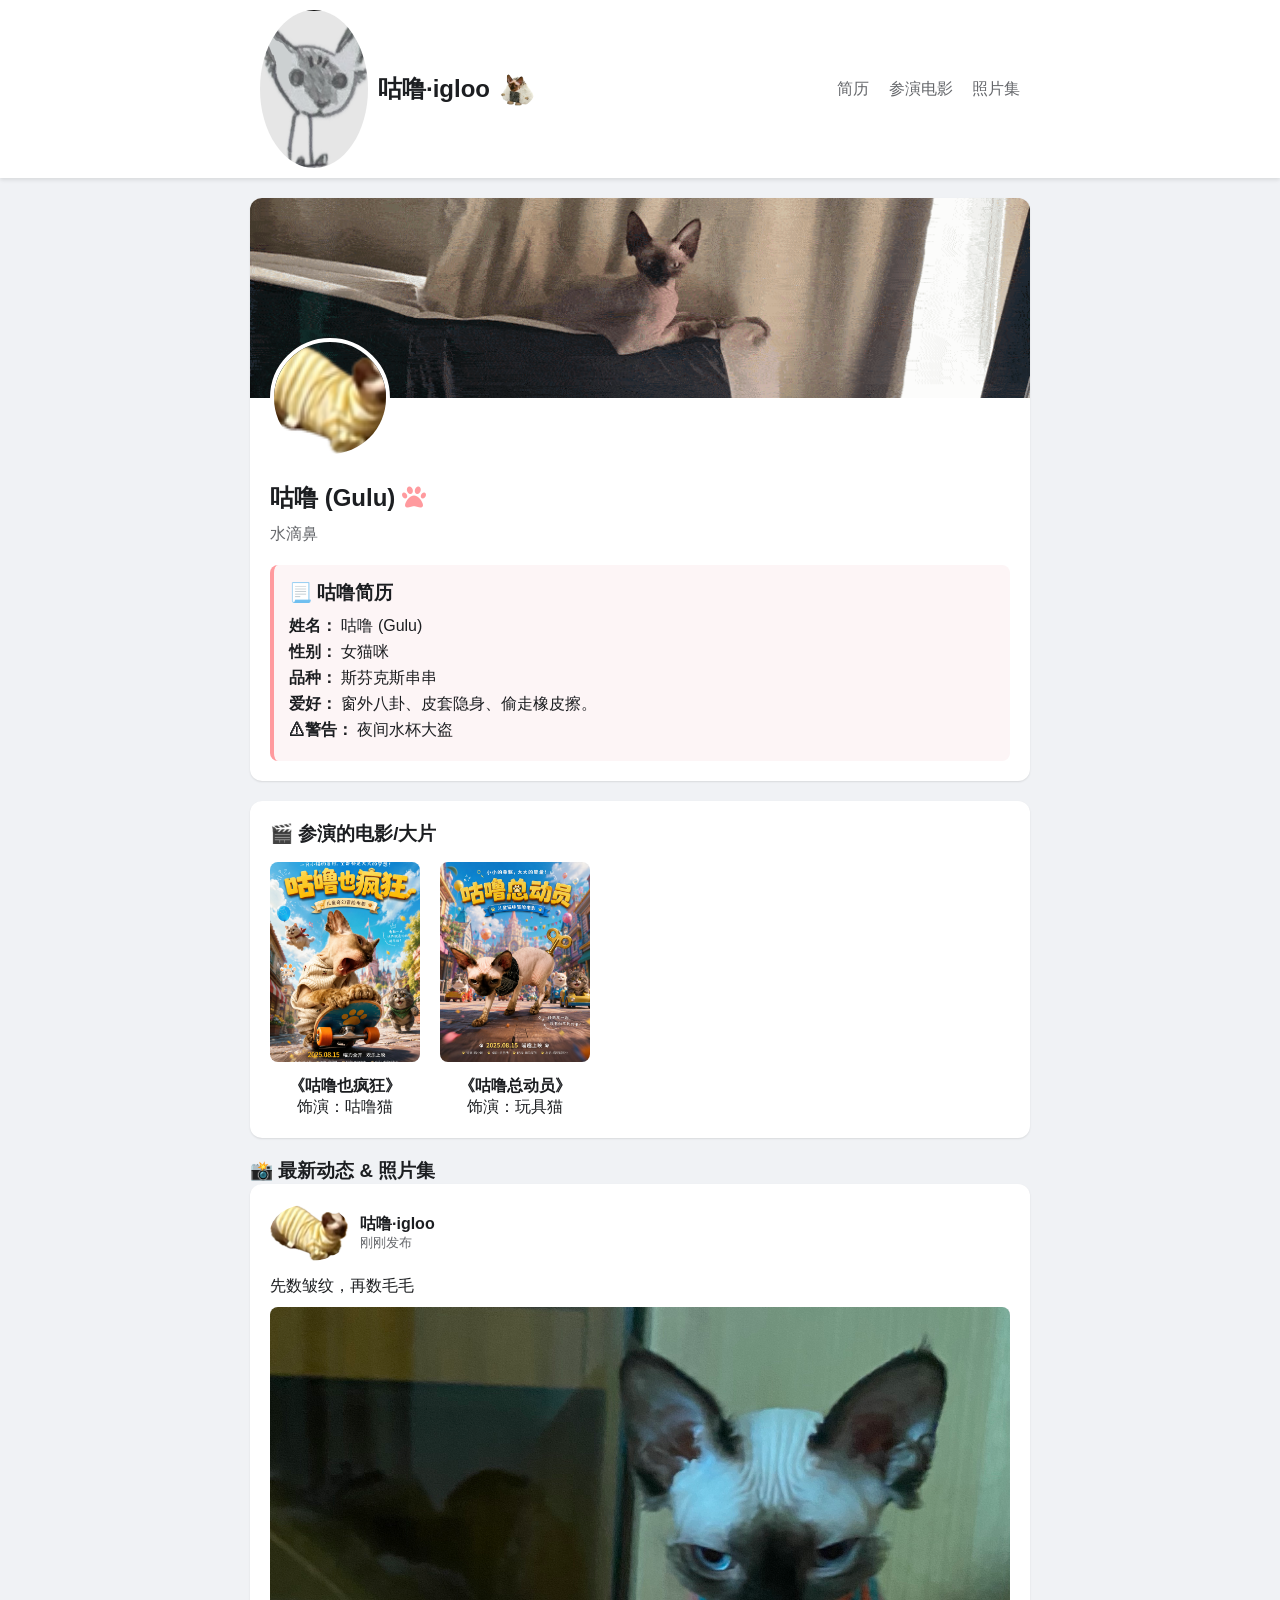
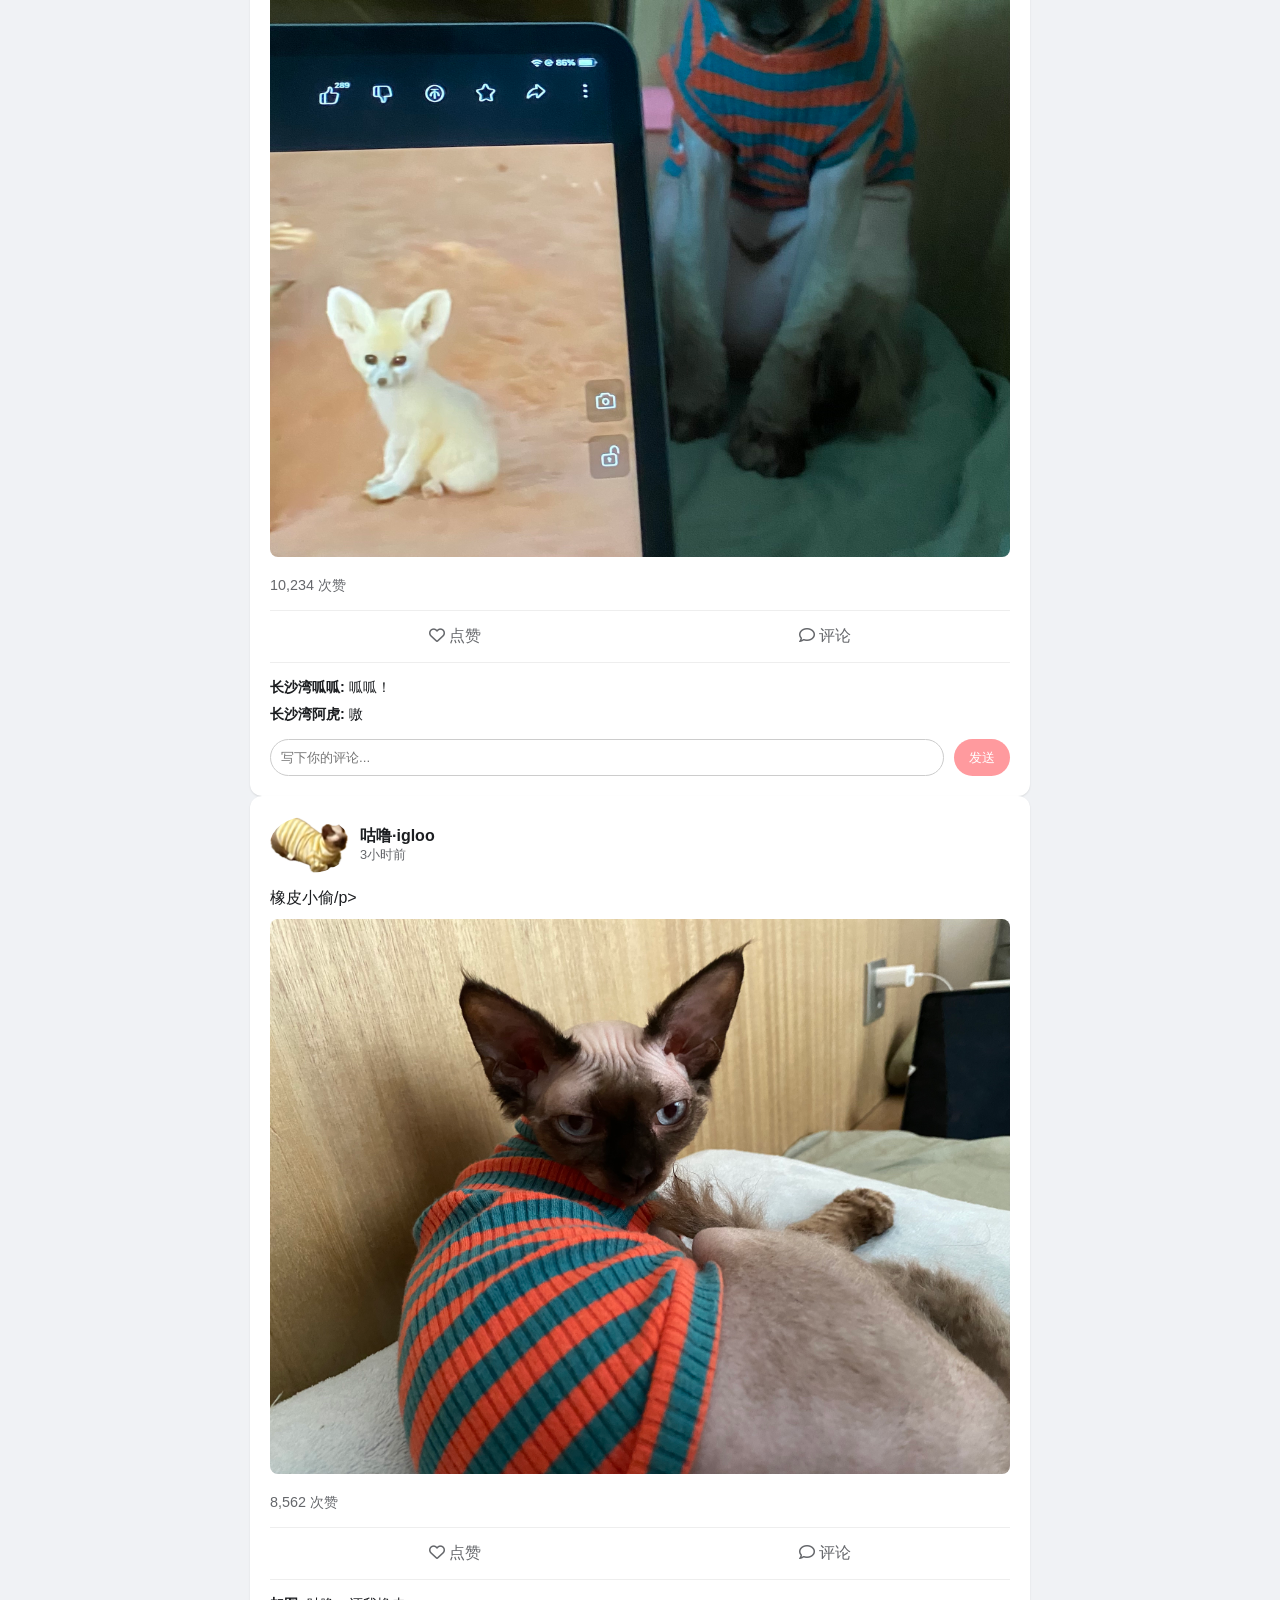
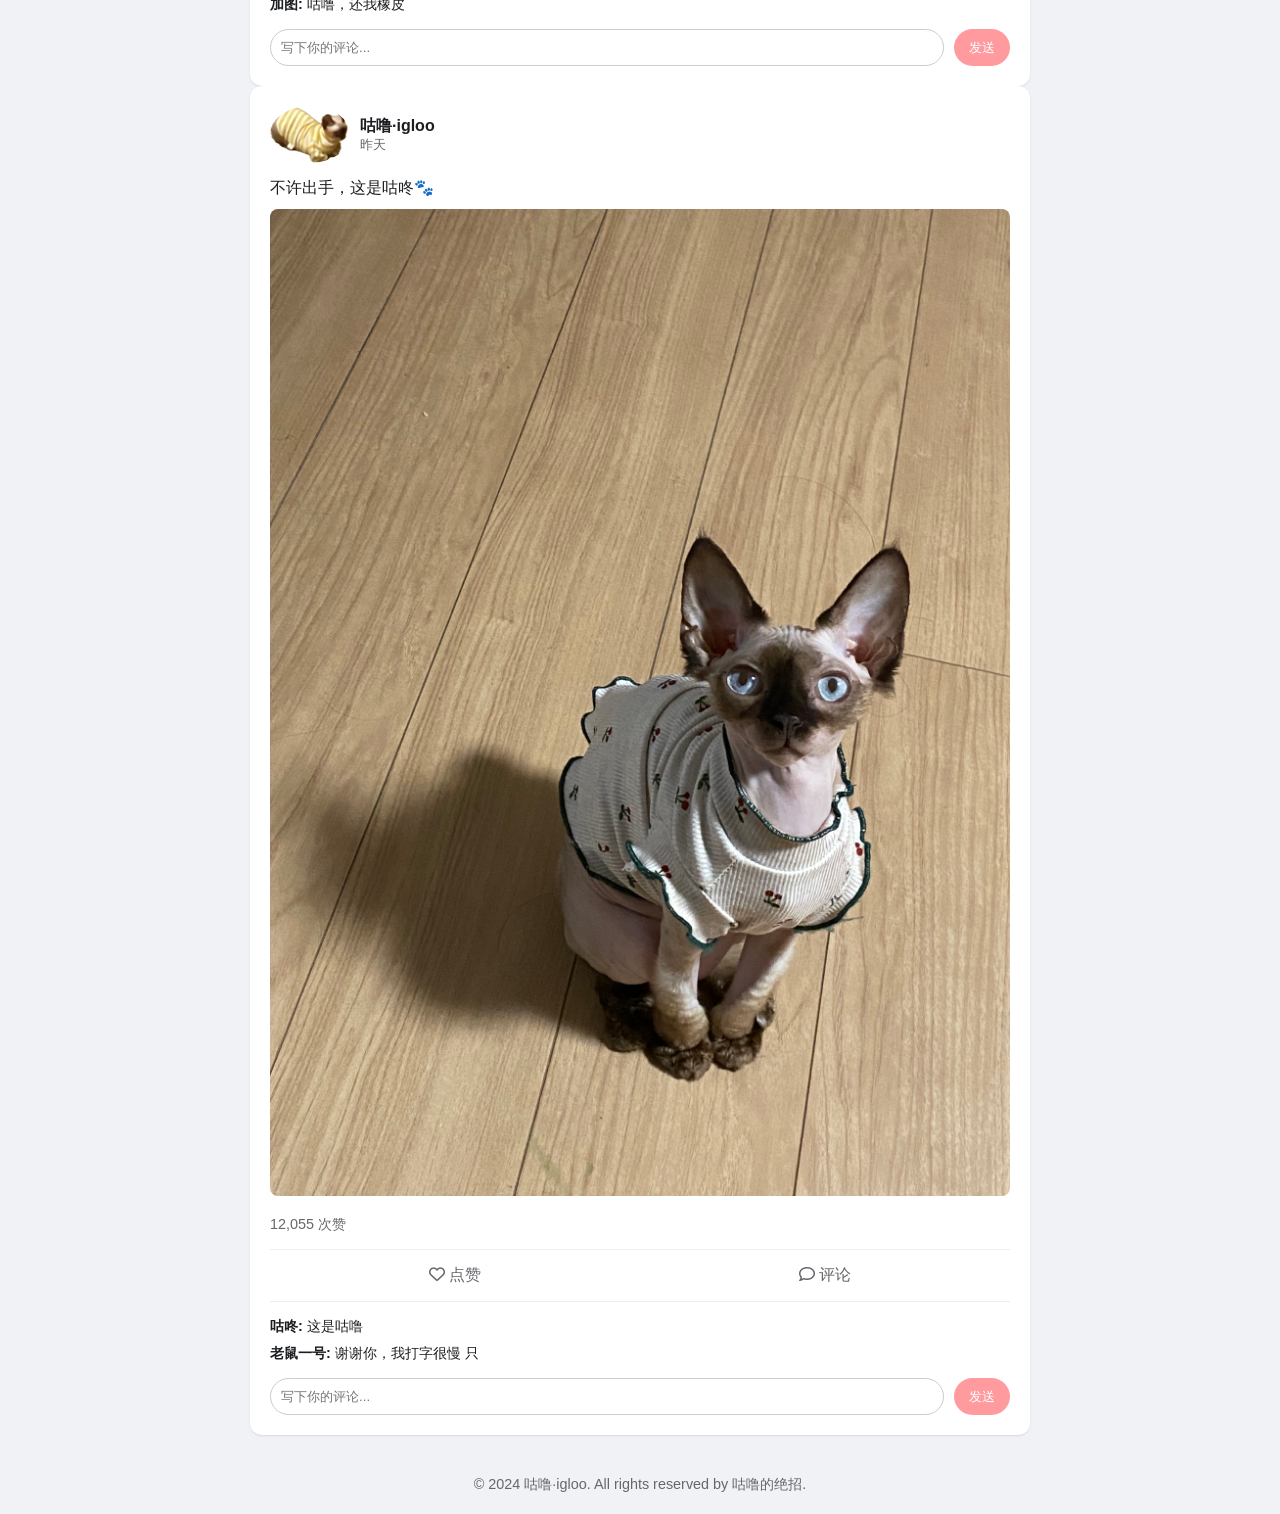
==== igloo-guru-main/index.html @ f891998b "Add files via upload" ====
﻿<!DOCTYPE html>
<html lang="zh-CN">
<head>
    <meta charset="UTF-8">
    <meta name="viewport" content="width=device-width, initial-scale=1.0">
    <title>咕噜·igloo | Gulu's Space</title>
    <link rel="stylesheet" href="style.css">
    <!-- 引入FontAwesome用于图标 -->
    <link rel="stylesheet" href="https://cdnjs.cloudflare.com/ajax/libs/font-awesome/6.4.0/css/all.min.css">
</head>
<body>
    <!-- 导航栏 & Logo区域 -->
    <header>
        <div class="header-container">
            <div class="logo-area">
                <!-- 修改为本地logo图片 -->
                <img src="images/logo.jpg" alt="Logo" class="logo-img">
                <h1 class="logo-text">咕噜·igloo</h1>
                <!-- 鼠标悬停会变化的猫头照片，图片在CSS里设置 -->
                <div class="cat-head-hover" title="咕噜的绝招"></div>
            </div>
            <nav>
                <a href="#profile">简历</a>
                <a href="#movies">参演电影</a>
                <a href="#gallery">照片集</a>
            </nav>
        </div>
    </header>

    <main>
        <!-- 社交媒体风格的个人资料头部 -->
        <section class="profile-section" id="profile">
            <div class="profile-header">
                <!-- 修改为本地封面图，可以是gif或jpg -->
                <div class="cover-photo">
                    <img src="images/cover.gif" alt="Cover">
                </div>
                <!-- 修改为本地头像图 -->
                <div class="avatar-container">
                    <img src="images/avatar.jpg" alt="咕噜头像" class="avatar">
                </div>
            </div>
            <div class="profile-info">
                <h2>咕噜 (Gulu) <i class="fas fa-paw paw-icon"></i></h2>
                <p class="bio">水滴鼻</p>

                <div class="resume-card">
                    <h3>📃 咕噜简历</h3>
                    <ul>
                        <li><strong>姓名：</strong> 咕噜 (Gulu)</li>
                        <li><strong>性别：</strong> 女猫咪</li>
                        <li><strong>品种：</strong> 斯芬克斯串串</li>
                        <li><strong>爱好：</strong> 窗外八卦、皮套隐身、偷走橡皮擦。</li>
                        <li><strong>⚠警告：</strong> 夜间水杯大盗</li>
                    </ul>
                </div>
            </div>
        </section>

        <!-- 参演电影区块 -->
        <section class="movies-section" id="movies">
            <h3>🎬 参演的电影/大片</h3>
            <div class="movie-list">
                <div class="movie-card">
                    <!-- 修改为电影1海报 -->
                    <img src="images/movie1.jpg" alt="电影海报1">
                    <h4>《咕噜也疯狂》</h4>
                    <p>饰演：咕噜猫</p>
                </div>
                <div class="movie-card">
                    <!-- 修改为电影2海报 -->
                    <img src="images/movie2.jpg" alt="电影海报2">
                    <h4>《咕噜总动员》</h4>
                    <p>饰演：玩具猫</p>
                </div>
            </div>
        </section>

        <!-- 动态/照片集及互动区 -->
        <section class="feed-section" id="gallery">
            <h3>📸 最新动态 & 照片集</h3>

            <!-- 第一条动态（原有的） -->
            <div class="post-card">
                <div class="post-header">
                    <img src="images/avatar.jpg" alt="头像" class="post-avatar">
                    <div class="post-user-info">
                        <strong>咕噜·igloo</strong>
                        <span>刚刚发布</span>
                    </div>
                </div>
                <div class="post-content">
                    <p>先数皱纹，再数毛毛</p>
                    <img src="images/post-image1.jpg" alt="咕噜搞笑" class="post-image">
                </div>
                <div class="interaction-stats">
                    <span class="like-count">10,234</span> 次赞
                </div>
                <div class="interaction-actions">
                    <button class="action-btn like-btn">
                        <i class="far fa-heart heart-icon"></i> 点赞
                    </button>
                    <button class="action-btn comment-btn">
                        <i class="far fa-comment"></i> 评论
                    </button>
                </div>
                <div class="comments-section">
                    <ul class="comment-list">
                        <li><strong>长沙湾呱呱:</strong> 呱呱！</li>
                        <li><strong>长沙湾阿虎:</strong> 嗷</li>
                    </ul>
                    <form class="comment-form">
                        <input type="text" class="comment-input" placeholder="写下你的评论..." required>
                        <button type="submit">发送</button>
                    </form>
                </div>
            </div>

            <!-- 第二条动态（新增：打橡皮/偷喝水） -->
            <div class="post-card">
                <div class="post-header">
                    <img src="images/avatar.jpg" alt="头像" class="post-avatar">
                    <div class="post-user-info">
                        <strong>咕噜·igloo</strong>
                        <span>3小时前</span>
                    </div>
                </div>
                <div class="post-content">
                    <p>橡皮小偷/p>
                    <img src="images/post-image2.jpg" alt="大战橡皮擦" class="post-image">
                </div>
                <div class="interaction-stats">
                    <span class="like-count">8,562</span> 次赞
                </div>
                <div class="interaction-actions">
                    <button class="action-btn like-btn">
                        <i class="far fa-heart heart-icon"></i> 点赞
                    </button>
                    <button class="action-btn comment-btn">
                        <i class="far fa-comment"></i> 评论
                    </button>
                </div>
                <div class="comments-section">
                    <ul class="comment-list">
                        <li><strong>加图:</strong> 咕噜，还我橡皮</li>
                    </ul>
                    <form class="comment-form">
                        <input type="text" class="comment-input" placeholder="写下你的评论..." required>
                        <button type="submit">发送</button>
                    </form>
                </div>
            </div>

            <!-- 第三条动态（新增：出门散步/叠被子） -->
            <div class="post-card">
                <div class="post-header">
                    <img src="images/avatar.jpg" alt="头像" class="post-avatar">
                    <div class="post-user-info">
                        <strong>咕噜·igloo</strong>
                        <span>昨天</span>
                    </div>
                </div>
                <div class="post-content">
                    <p>不许出手，这是咕咚🐾</p>
                    <img src="images/post-image3.jpg" alt="散步与叠被子" class="post-image">
                </div>
                <div class="interaction-stats">
                    <span class="like-count">12,055</span> 次赞
                </div>
                <div class="interaction-actions">
                    <button class="action-btn like-btn">
                        <i class="far fa-heart heart-icon"></i> 点赞
                    </button>
                    <button class="action-btn comment-btn">
                        <i class="far fa-comment"></i> 评论
                    </button>
                </div>
                <div class="comments-section">
                    <ul class="comment-list">
                        <li><strong>咕咚:</strong> 这是咕噜</li>
                        <li><strong>老鼠一号:</strong> 谢谢你，我打字很慢 只</li>
                    </ul>
                    <form class="comment-form">
                        <input type="text" class="comment-input" placeholder="写下你的评论..." required>
                        <button type="submit">发送</button>
                    </form>
                </div>
            </div>
        </section>
    </main>

    <footer>
        <p>© 2024 咕噜·igloo. All rights reserved by 咕噜的绝招.</p>
    </footer>

    <script src="script.js"></script>
</body>
</html>
---- igloo-guru-main/style.css ----
/* 基础设置 */
:root {
    --bg-color: #f0f2f5;
    --card-bg: #ffffff;
    --primary-color: #ff9a9e; /* 温暖的粉红色调 */
    --text-main: #1c1e21;
    --text-muted: #65676b;
}

* {
    box-sizing: border-box;
    margin: 0;
    padding: 0;
    font-family: -apple-system, BlinkMacSystemFont, "Segoe UI", Roboto, Helvetica, Arial, sans-serif;
}

body {
    background-color: var(--bg-color);
    color: var(--text-main);
}

/* 导航与头部 */
header {
    background-color: var(--card-bg);
    box-shadow: 0 2px 4px rgba(0,0,0,0.1);
    position: sticky;
    top: 0;
    z-index: 100;
}

.header-container {
    max-width: 800px;
    margin: 0 auto;
    padding: 10px 20px;
    display: flex;
    justify-content: space-between;
    align-items: center;
}

.logo-area {
    display: flex;
    align-items: center;
    gap: 10px;
}

.logo-img {
    border-radius: 50%;
}

.logo-text {
    font-size: 1.5rem;
    color: var(--text-main);
}

/* 【重点】悬停变换猫头照片 */
.cat-head-hover {
    width: 35px;
    height: 35px;
    border-radius: 50%;
    cursor: pointer;
    transition: all 0.3s ease;
    /* 修改为本地的默认猫头图片 */
    background-image: url('images/cat-head.jpg');
    background-size: cover;
    background-position: center;
}

    .cat-head-hover:hover {
        /* 修改为本地鼠标悬停时的猫头图片 */
        background-image: url('images/cat-head-hover.jpg');
        transform: scale(1.1) rotate(5deg);
    }

nav a {
    text-decoration: none;
    color: var(--text-muted);
    margin-left: 15px;
    font-weight: 500;
    transition: color 0.2s;
}

nav a:hover {
    color: var(--primary-color);
}

/* 主体内容 */
main {
    max-width: 800px;
    margin: 20px auto;
    padding: 0 10px;
}

/* 个人资料区 */
.profile-section {
    background: var(--card-bg);
    border-radius: 12px;
    overflow: hidden;
    box-shadow: 0 1px 2px rgba(0,0,0,0.1);
    margin-bottom: 20px;
}

.cover-photo img {
    width: 100%;
    height: 200px;
    object-fit: cover;
    display: block;
}

.avatar-container {
    margin-top: -60px;
    margin-left: 20px;
    position: relative;
}

.avatar {
    width: 120px;
    height: 120px;
    border-radius: 50%;
    border: 4px solid var(--card-bg);
    object-fit: cover;
}

.profile-info {
    padding: 20px;
}

.paw-icon {
    color: var(--primary-color);
}

.bio {
    color: var(--text-muted);
    margin: 10px 0 20px;
}

.resume-card {
    background: #fdf5f6;
    padding: 15px;
    border-radius: 8px;
    border-left: 4px solid var(--primary-color);
}

.resume-card ul {
    list-style-type: none;
    margin-top: 10px;
}

.resume-card li {
    margin-bottom: 5px;
}

/* 电影区 */
.movies-section {
    background: var(--card-bg);
    padding: 20px;
    border-radius: 12px;
    margin-bottom: 20px;
    box-shadow: 0 1px 2px rgba(0,0,0,0.1);
}

.movie-list {
    display: flex;
    gap: 20px;
    margin-top: 15px;
    overflow-x: auto;
}

.movie-card {
    min-width: 150px;
    text-align: center;
}

.movie-card img {
    width: 150px;
    height: 200px;
    border-radius: 8px;
    object-fit: cover;
    margin-bottom: 10px;
}

/* 动态与社交区 */
.post-card {
    background: var(--card-bg);
    padding: 20px;
    border-radius: 12px;
    box-shadow: 0 1px 2px rgba(0,0,0,0.1);
}

.post-header {
    display: flex;
    align-items: center;
    gap: 10px;
    margin-bottom: 15px;
}

.post-avatar {
    border-radius: 50%;
}

.post-user-info {
    display: flex;
    flex-direction: column;
}

.post-user-info span {
    font-size: 0.8rem;
    color: var(--text-muted);
}

.post-image {
    width: 100%;
    border-radius: 8px;
    margin-top: 10px;
}

.interaction-stats {
    margin: 15px 0;
    font-size: 0.9rem;
    color: var(--text-muted);
}

.interaction-actions {
    display: flex;
    border-top: 1px solid #eee;
    border-bottom: 1px solid #eee;
    padding: 5px 0;
}

.action-btn {
    flex: 1;
    background: none;
    border: none;
    padding: 10px;
    cursor: pointer;
    font-size: 1rem;
    color: var(--text-muted);
    border-radius: 4px;
    transition: background 0.2s;
}

.action-btn:hover {
    background: #f0f2f5;
}

/* 点赞后的红色 */
.action-btn.liked {
    color: #e0245e; 
}

/* 评论区 */
.comments-section {
    margin-top: 15px;
}

.comment-list {
    list-style: none;
    margin-bottom: 15px;
}

.comment-list li {
    margin-bottom: 8px;
    font-size: 0.9rem;
}

.comment-form {
    display: flex;
    gap: 10px;
}

.comment-form input {
    flex: 1;
    padding: 10px;
    border: 1px solid #ccc;
    border-radius: 20px;
    outline: none;
}

.comment-form button {
    background: var(--primary-color);
    color: white;
    border: none;
    padding: 0 15px;
    border-radius: 20px;
    cursor: pointer;
}

footer {
    text-align: center;
    padding: 20px;
    color: var(--text-muted);
    font-size: 0.9rem;
}
/* ---- 新增：点赞弹出猫头的动画样式 ---- */
.like-pop-animation {
    position: fixed; /* 固定在屏幕，不随滚动条移动 */
    top: 50%; /* 垂直居中 */
    left: 50%; /* 水平居中 */
    width: 80px; /* 弹出图片的大小，你可以按需调整 */
    height: 80px;
    border-radius: 50%; /* 保持圆形 */
    background-size: cover;
    background-position: center;
    /* 使用你之前定义的，鼠标悬停时显示的那个猫头图片 */
    background-image: url('images/cat-head-hover.jpg');
    transform: translate(-50%, -50%) scale(0); /* 初始状态：居中且缩小到无 */
    opacity: 0; /* 初始状态：透明 */
    z-index: 1000; /* 确保它显示在最前面 */
    pointer-events: none; /* 确保它不会阻挡鼠标点击其他元素 */
    /* 核心：绑定名为 likeHeartPop 的动画，持续1.5秒，慢出，并保持最后一帧状态 */
    animation: likeHeartPop 1.5s ease-out forwards;
}

/* 定义 likeHeartPop 动画的关键帧 */
@keyframes likeHeartPop {
    0% {
        /* 开始：在中间，缩小，透明 */
        transform: translate(-50%, -50%) scale(0);
        opacity: 0;
    }

    20% {
        /* 快速放大到比原图大一点，淡入，形成弹出的感觉 */
        transform: translate(-50%, -50%) scale(1.1);
        opacity: 1;
    }

    30% {
        /* 回落到原图大小，完全可见 */
        transform: translate(-50%, -50%) scale(1);
        opacity: 1;
    }

    60% {
        /* 保持原样一小会儿 */
        transform: translate(-50%, -50%) scale(1);
        opacity: 1;
    }

    100% {
        /* 结束：旋转两圈（720度），向上移动，同时淡出 */
        transform: translate(-50%, -150%) scale(1) rotate(720deg);
        opacity: 0;
    }
}
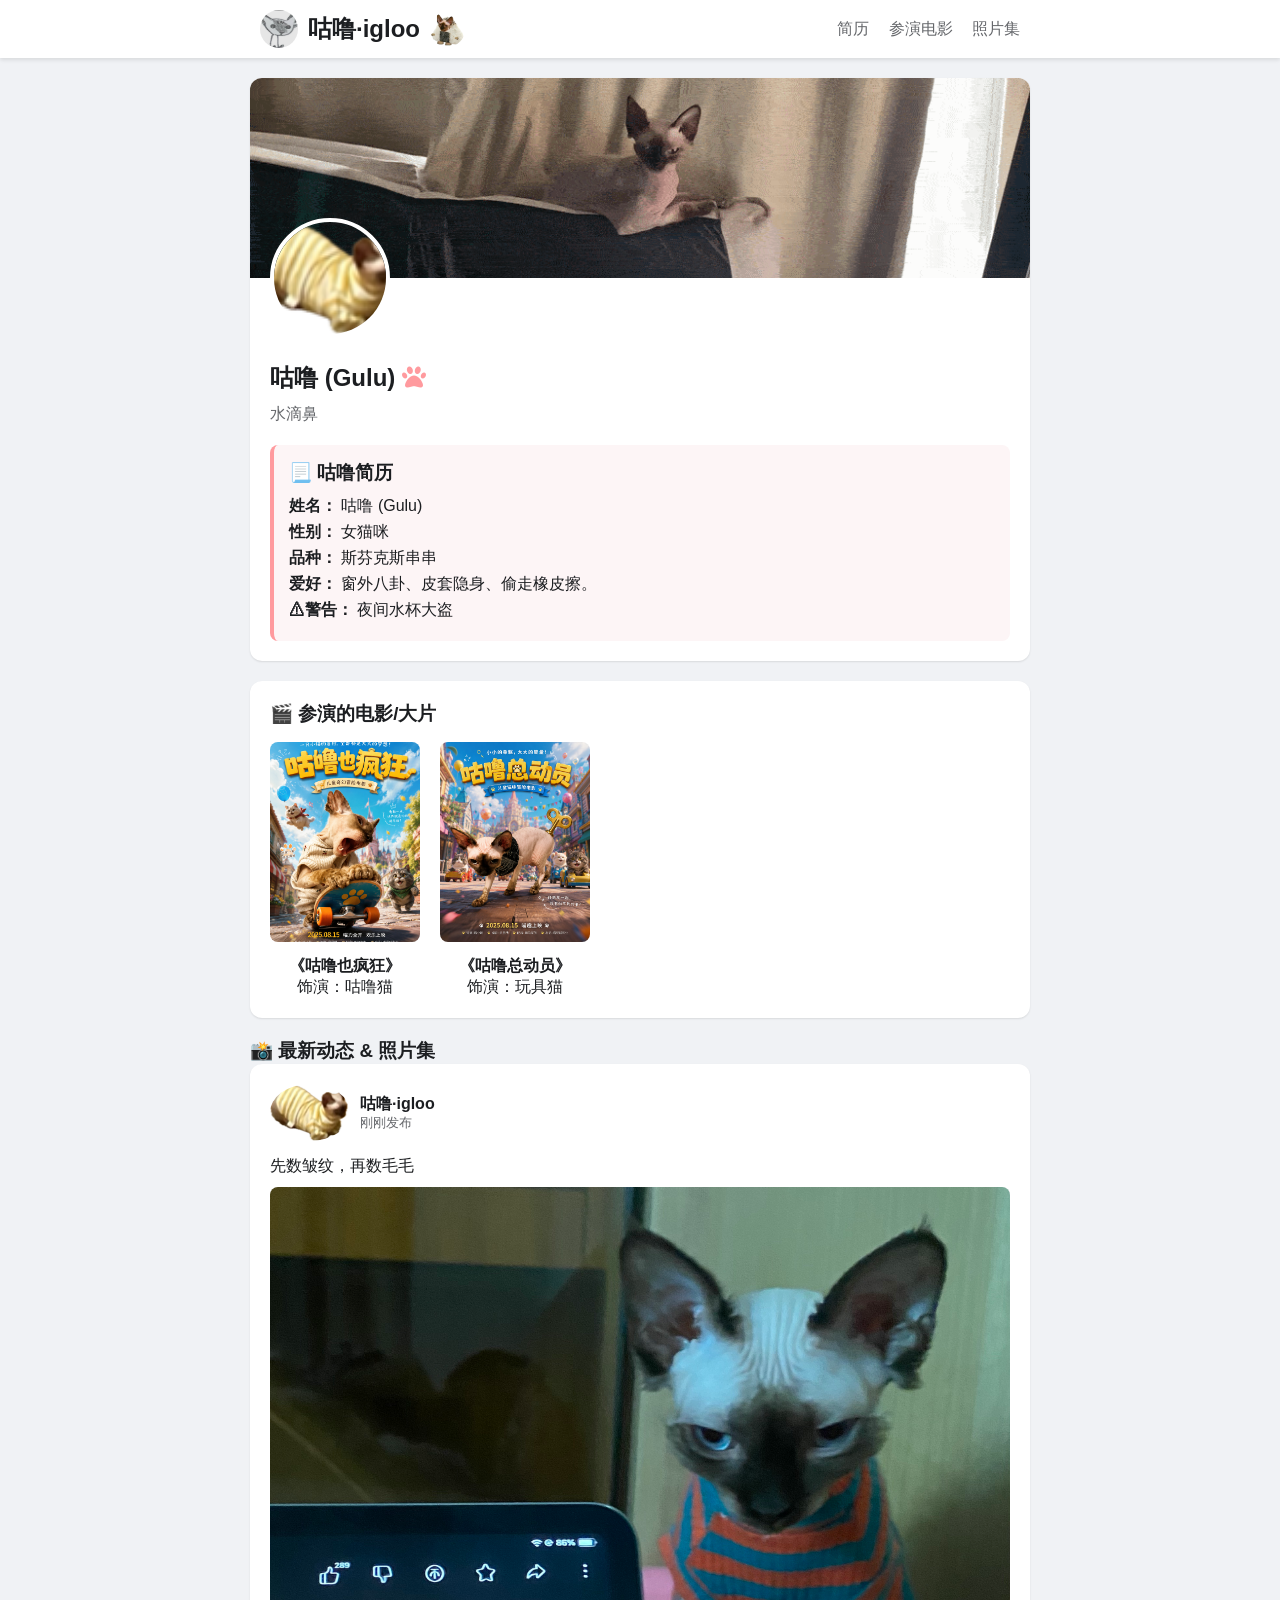
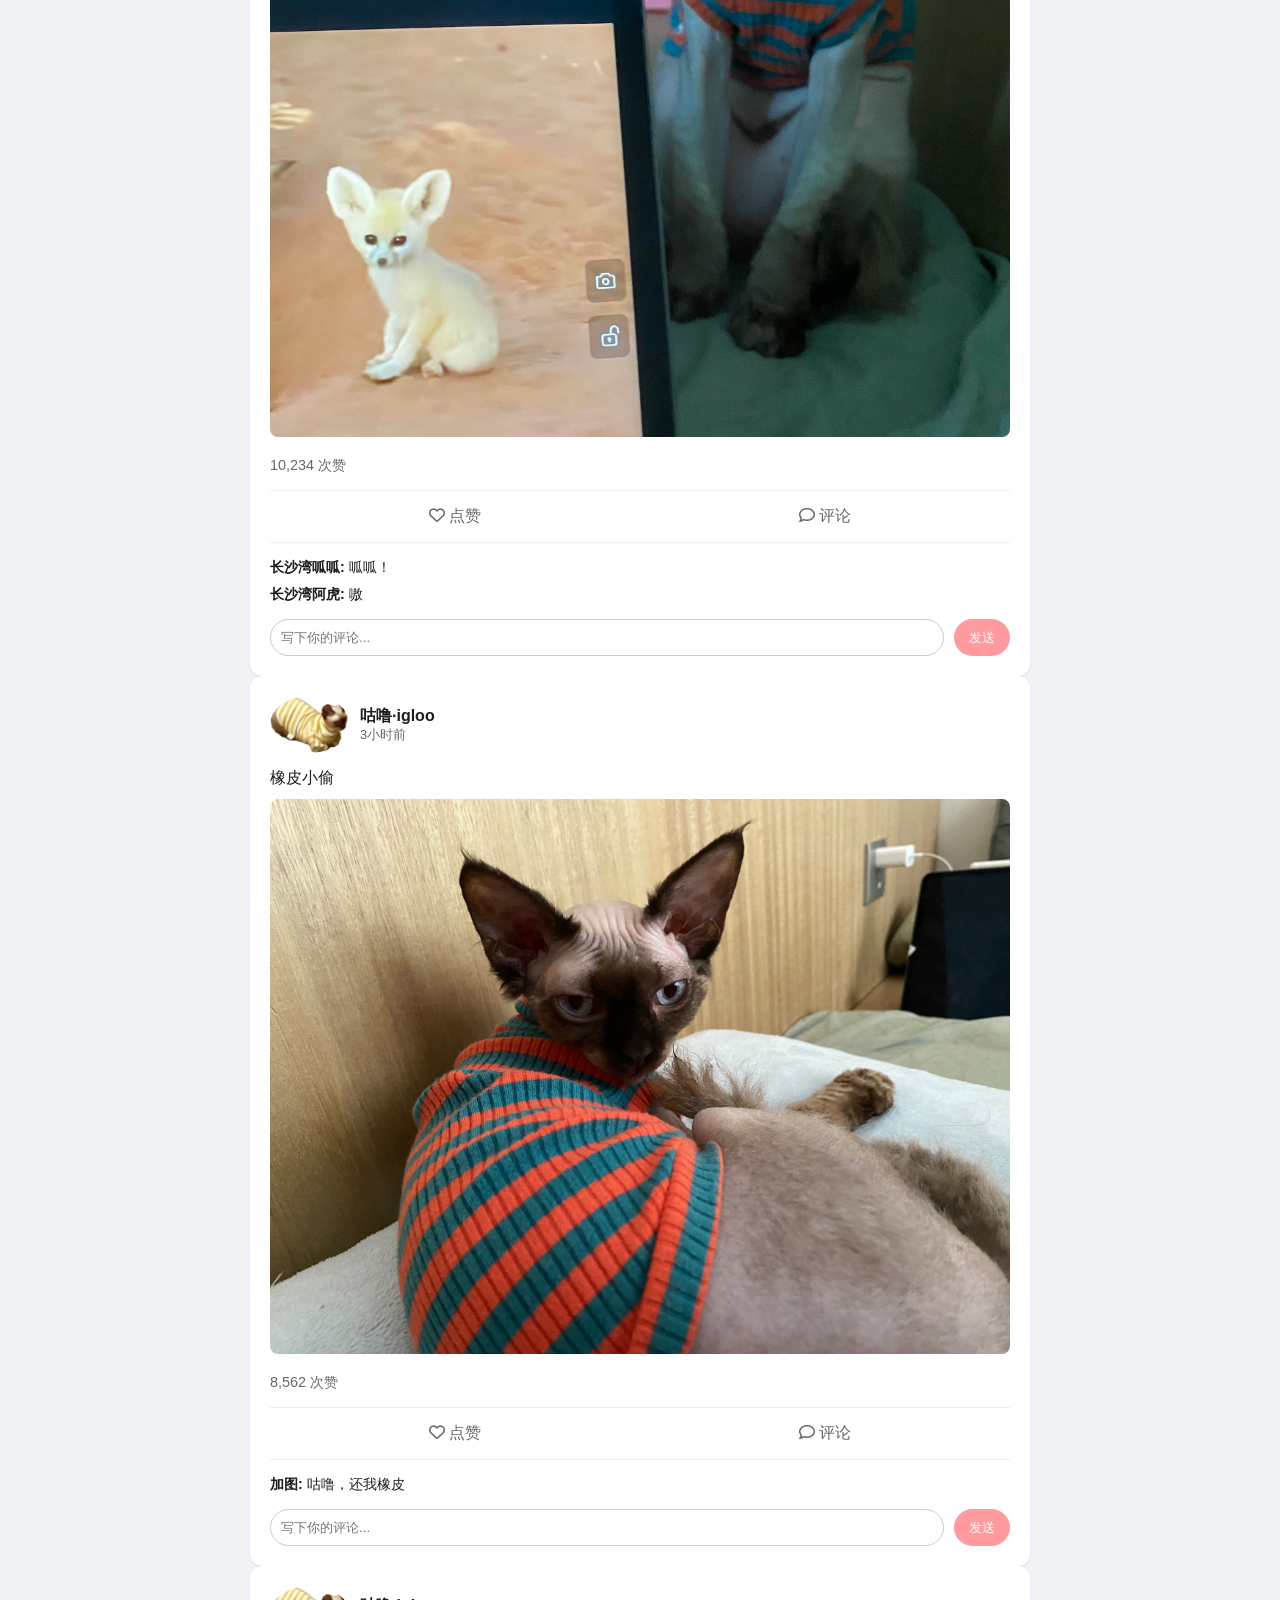
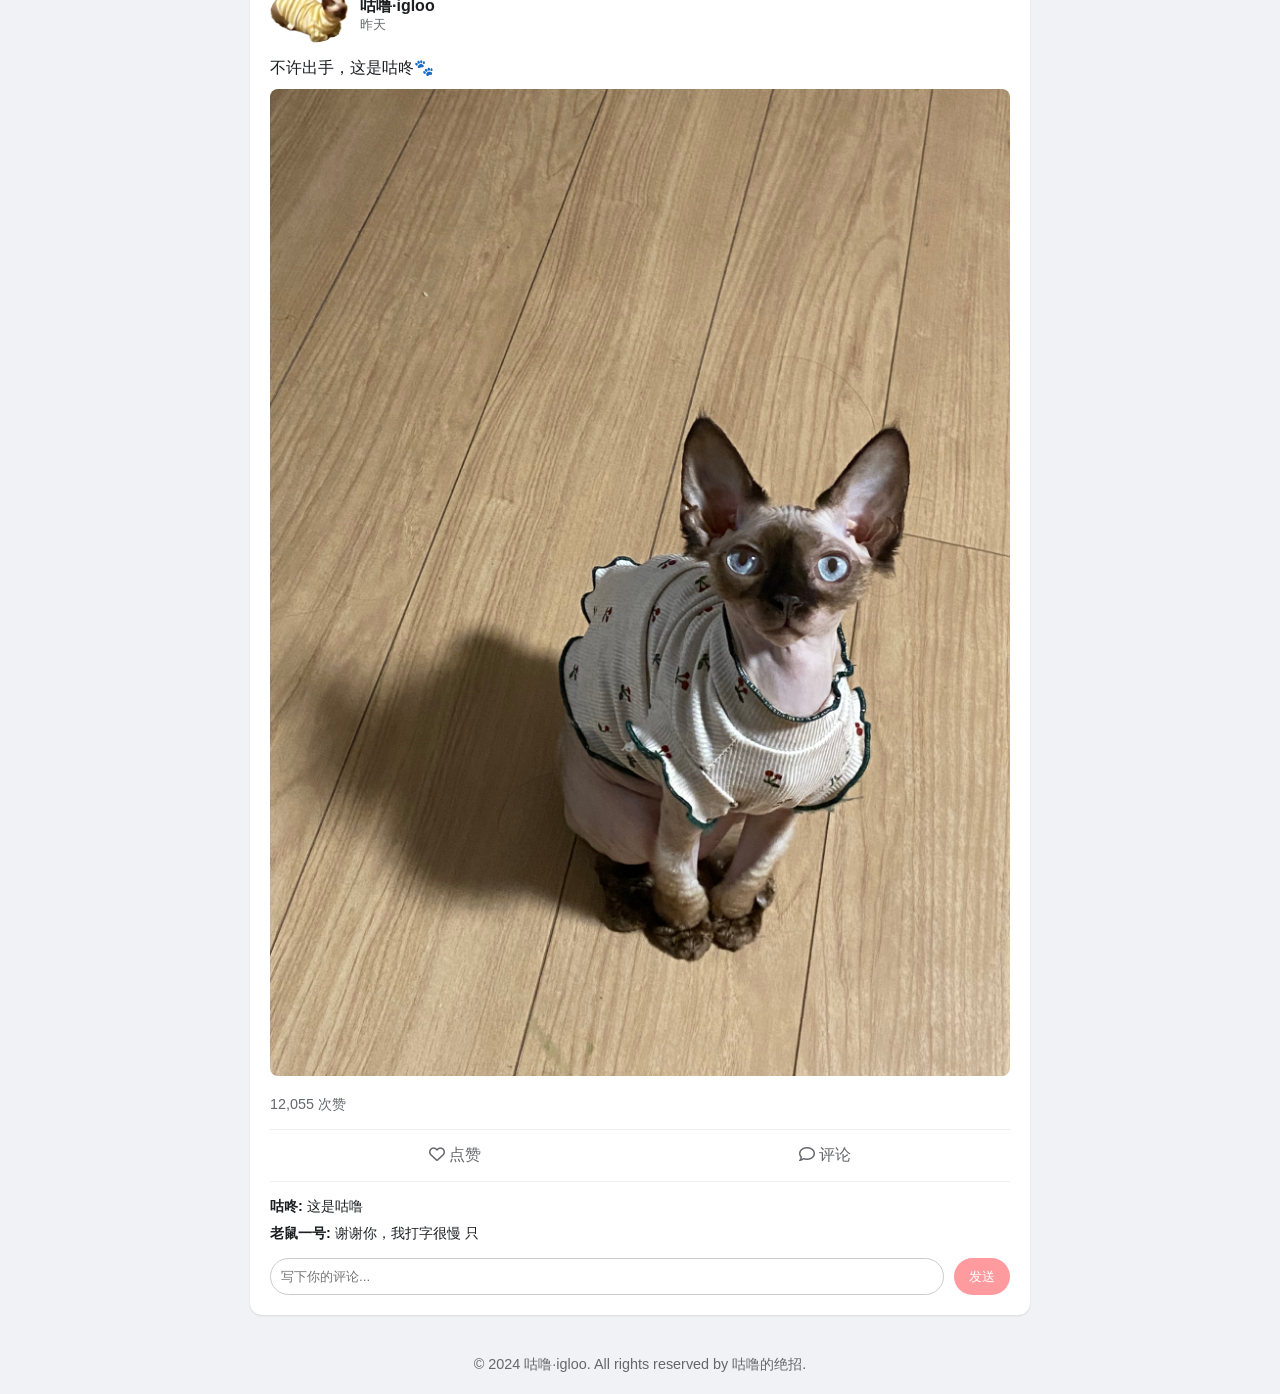
==== commit 1a2a238f: "Normalize Igloo blog image and asset URLs for GitHub Pages nested directory" ====
--- a/igloo-guru-main/index.html
+++ b/igloo-guru-main/index.html
@@ -4,7 +4,7 @@
     <meta charset="UTF-8">
     <meta name="viewport" content="width=device-width, initial-scale=1.0">
     <title>咕噜·igloo | Gulu's Space</title>
-    <link rel="stylesheet" href="style.css">
+    <link rel="stylesheet" href="./style.css?v=igloo-pages-1">
     <!-- 引入FontAwesome用于图标 -->
     <link rel="stylesheet" href="https://cdnjs.cloudflare.com/ajax/libs/font-awesome/6.4.0/css/all.min.css">
 </head>
@@ -14,7 +14,7 @@
         <div class="header-container">
             <div class="logo-area">
                 <!-- 修改为本地logo图片 -->
-                <img src="images/logo.jpg" alt="Logo" class="logo-img">
+                <img src="./images/logo.jpg" alt="咕噜·igloo Logo" class="logo-img" width="38" height="38">
                 <h1 class="logo-text">咕噜·igloo</h1>
                 <!-- 鼠标悬停会变化的猫头照片，图片在CSS里设置 -->
                 <div class="cat-head-hover" title="咕噜的绝招"></div>
@@ -33,11 +33,11 @@
             <div class="profile-header">
                 <!-- 修改为本地封面图，可以是gif或jpg -->
                 <div class="cover-photo">
-                    <img src="images/cover.gif" alt="Cover">
+                    <img src="./images/cover.gif" alt="Cover">
                 </div>
                 <!-- 修改为本地头像图 -->
                 <div class="avatar-container">
-                    <img src="images/avatar.jpg" alt="咕噜头像" class="avatar">
+                    <img src="./images/avatar.jpg" alt="咕噜头像" class="avatar">
                 </div>
             </div>
             <div class="profile-info">
@@ -63,13 +63,13 @@
             <div class="movie-list">
                 <div class="movie-card">
                     <!-- 修改为电影1海报 -->
-                    <img src="images/movie1.jpg" alt="电影海报1">
+                    <img src="./images/movie1.jpg" alt="电影海报1">
                     <h4>《咕噜也疯狂》</h4>
                     <p>饰演：咕噜猫</p>
                 </div>
                 <div class="movie-card">
                     <!-- 修改为电影2海报 -->
-                    <img src="images/movie2.jpg" alt="电影海报2">
+                    <img src="./images/movie2.jpg" alt="电影海报2">
                     <h4>《咕噜总动员》</h4>
                     <p>饰演：玩具猫</p>
                 </div>
@@ -83,7 +83,7 @@
             <!-- 第一条动态（原有的） -->
             <div class="post-card">
                 <div class="post-header">
-                    <img src="images/avatar.jpg" alt="头像" class="post-avatar">
+                    <img src="./images/avatar.jpg" alt="头像" class="post-avatar">
                     <div class="post-user-info">
                         <strong>咕噜·igloo</strong>
                         <span>刚刚发布</span>
@@ -91,7 +91,7 @@
                 </div>
                 <div class="post-content">
                     <p>先数皱纹，再数毛毛</p>
-                    <img src="images/post-image1.jpg" alt="咕噜搞笑" class="post-image">
+                    <img src="./images/post-image1.jpg" alt="咕噜搞笑" class="post-image">
                 </div>
                 <div class="interaction-stats">
                     <span class="like-count">10,234</span> 次赞
@@ -119,15 +119,15 @@
             <!-- 第二条动态（新增：打橡皮/偷喝水） -->
             <div class="post-card">
                 <div class="post-header">
-                    <img src="images/avatar.jpg" alt="头像" class="post-avatar">
+                    <img src="./images/avatar.jpg" alt="头像" class="post-avatar">
                     <div class="post-user-info">
                         <strong>咕噜·igloo</strong>
                         <span>3小时前</span>
                     </div>
                 </div>
                 <div class="post-content">
-                    <p>橡皮小偷/p>
-                    <img src="images/post-image2.jpg" alt="大战橡皮擦" class="post-image">
+                    <p>橡皮小偷</p>
+                    <img src="./images/post-image2.jpg" alt="大战橡皮擦" class="post-image">
                 </div>
                 <div class="interaction-stats">
                     <span class="like-count">8,562</span> 次赞
@@ -154,7 +154,7 @@
             <!-- 第三条动态（新增：出门散步/叠被子） -->
             <div class="post-card">
                 <div class="post-header">
-                    <img src="images/avatar.jpg" alt="头像" class="post-avatar">
+                    <img src="./images/avatar.jpg" alt="头像" class="post-avatar">
                     <div class="post-user-info">
                         <strong>咕噜·igloo</strong>
                         <span>昨天</span>
@@ -162,7 +162,7 @@
                 </div>
                 <div class="post-content">
                     <p>不许出手，这是咕咚🐾</p>
-                    <img src="images/post-image3.jpg" alt="散步与叠被子" class="post-image">
+                    <img src="./images/post-image3.jpg" alt="散步与叠被子" class="post-image">
                 </div>
                 <div class="interaction-stats">
                     <span class="like-count">12,055</span> 次赞
@@ -193,6 +193,6 @@
         <p>© 2024 咕噜·igloo. All rights reserved by 咕噜的绝招.</p>
     </footer>
 
-    <script src="script.js"></script>
+    <script src="./script.js?v=igloo-pages-1"></script>
 </body>
 </html>
